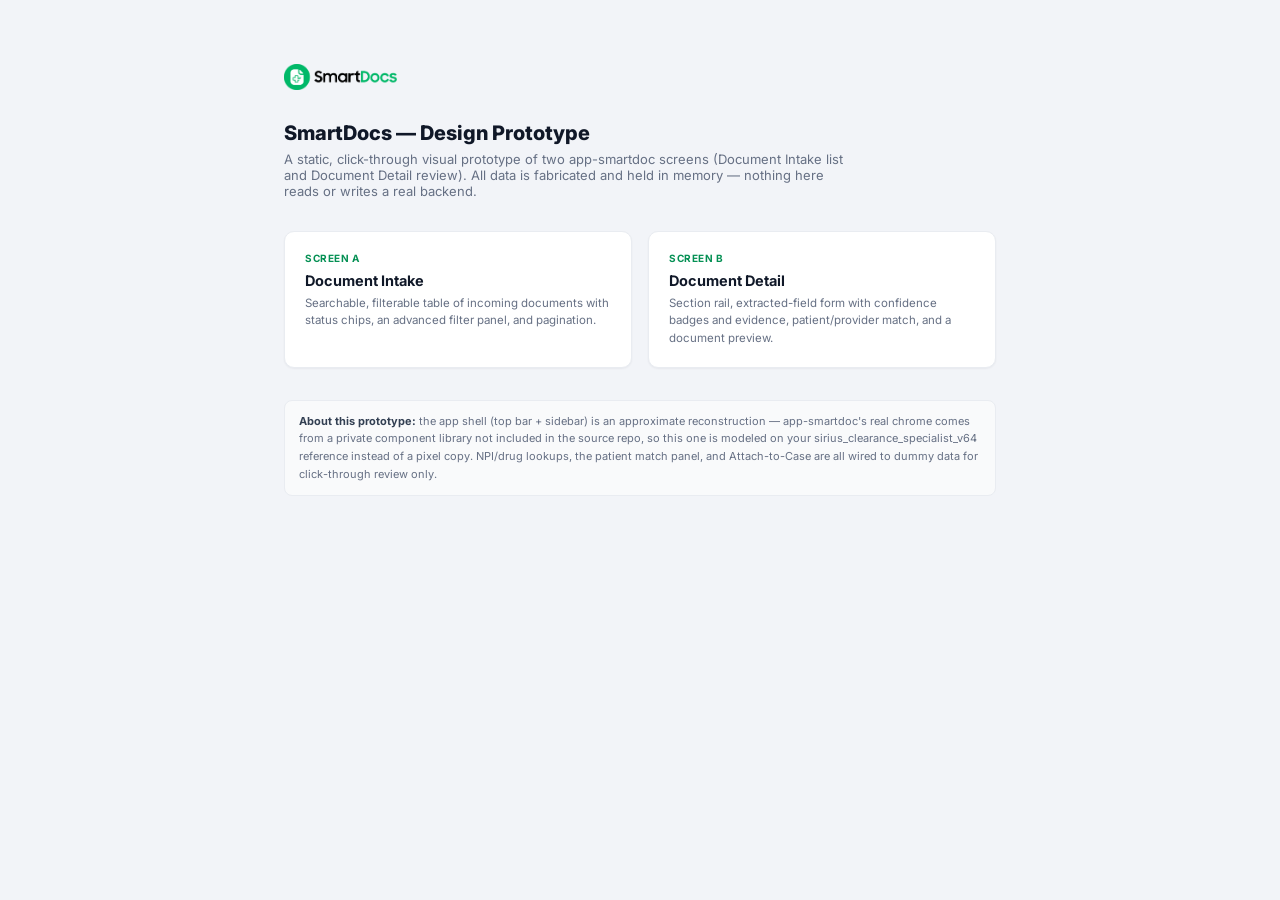
==== index.html @ 0e1e98d2 "Initial commit: SmartDocs design prototype Static HTML/CSS/JS design prototype replicating Document " ====
<!DOCTYPE html>
<html lang="en">
<head>
<meta charset="UTF-8" />
<meta name="viewport" content="width=device-width, initial-scale=1.0" />
<title>SmartDocs by EsperHealth — Design Prototype</title>
<link rel="preconnect" href="https://fonts.googleapis.com" />
<link rel="preconnect" href="https://fonts.gstatic.com" crossorigin />
<link href="https://fonts.googleapis.com/css2?family=Inter:wght@400;500;600;700;800&display=swap" rel="stylesheet" />
<link rel="stylesheet" href="css/tokens.css" />
<style>
  body { overflow: auto; }
  .landing { max-width: 760px; margin: 0 auto; padding: 64px 24px; }
  .landing img.logo { height: 26px; margin-bottom: 28px; }
  .landing h1 { font-size: 20px; font-weight: 800; color: var(--t1); margin-bottom: 6px; }
  .landing p.lead { color: var(--t3); font-size: 13px; margin-bottom: 32px; max-width: 560px; }
  .cards { display: grid; grid-template-columns: 1fr 1fr; gap: 16px; }
  .card {
    display: block; text-decoration: none; border: 1px solid var(--border-lt); border-radius: 10px;
    background: var(--card); padding: 20px; box-shadow: var(--shadow-xs); transition: border-color .12s ease, box-shadow .12s ease;
  }
  .card:hover { border-color: var(--teal); box-shadow: var(--shadow-md); }
  .card .kicker { font-size: 10px; font-weight: 700; letter-spacing: .06em; text-transform: uppercase; color: var(--teal); margin-bottom: 8px; }
  .card h2 { font-size: 14.5px; font-weight: 700; color: var(--t1); margin-bottom: 6px; }
  .card p { font-size: 11.5px; color: var(--t3); line-height: 1.5; }
  .note { margin-top: 32px; padding: 12px 14px; border-radius: 8px; background: var(--chrome); border: 1px solid var(--border-lt); font-size: 11px; color: var(--t3); line-height: 1.6; }
  .note b { color: var(--t2); }
</style>
</head>
<body>
  <div class="landing">
    <img class="logo" src="assets/images/SmartDocs_logo.png" alt="SmartDocs" />
    <h1>SmartDocs — Design Prototype</h1>
    <p class="lead">A static, click-through visual prototype of two app-smartdoc screens (Document Intake list and Document Detail review). All data is fabricated and held in memory — nothing here reads or writes a real backend.</p>
    <div class="cards">
      <a class="card" href="intake-requests.html">
        <div class="kicker">Screen A</div>
        <h2>Document Intake</h2>
        <p>Searchable, filterable table of incoming documents with status chips, an advanced filter panel, and pagination.</p>
      </a>
      <a class="card" href="document-detail.html">
        <div class="kicker">Screen B</div>
        <h2>Document Detail</h2>
        <p>Section rail, extracted-field form with confidence badges and evidence, patient/provider match, and a document preview.</p>
      </a>
    </div>
    <div class="note">
      <b>About this prototype:</b> the app shell (top bar + sidebar) is an approximate reconstruction — app-smartdoc's real chrome comes from a private component library not included in the source repo, so this one is modeled on your sirius_clearance_specialist_v64 reference instead of a pixel copy. NPI/drug lookups, the patient match panel, and Attach-to-Case are all wired to dummy data for click-through review only.
    </div>
  </div>
</body>
</html>
---- css/tokens.css ----
/* Shared design tokens — lifted from app-smartdoc's own component styles
   (dynamic-table.component.scss, document-detail.component.scss) and kept
   consistent with the sirius_clearance_specialist_v64.html reference shell,
   which uses the same Esper brand ramp. */
:root {
  --teal: #059054;
  --teal-dark: #0a7145;
  --teal-light: #0add81;
  --teal-pale: #d7ffee;
  --teal-faint: #eefff6;
  --green: #01b969;

  --bg: #f2f4f8;
  --card: #ffffff;
  --border: #d0d5dd;
  --border-lt: #e9ecf1;
  --row-line: #f2f4f8;
  --t1: #101828;
  --t2: #334053;
  --t3: #667084;
  --t4: #98a2b3;
  --ink: #0b101a;
  --ink2: #182230;

  --ok: #059054;
  --ok-bg: #d7ffee;
  --ok-tx: #0b5c3b;
  --warn: #d97706;
  --warn-bg: #fef3c7;
  --warn-tx: #92400e;
  --err: #dc2626;
  --err-bg: #fee2e2;
  --err-tx: #991b1b;
  --chrome: #f9fafb;

  --shadow-xs: 0 1px 2px rgba(16, 24, 40, 0.05);
  --shadow-sm: 0 1px 3px rgba(16, 24, 40, 0.08), 0 1px 2px rgba(16, 24, 40, 0.04);
  --shadow-md: 0 4px 12px rgba(16, 24, 40, 0.08);
  --ring: 0 0 0 3px rgba(5, 144, 84, 0.12);
}

* { margin: 0; padding: 0; box-sizing: border-box; }
html, body { height: 100%; }
body {
  font-family: "Inter", system-ui, sans-serif;
  font-size: 12px;
  color: var(--t1);
  background: var(--bg);
  overflow: hidden;
  -webkit-font-smoothing: antialiased;
}
button { font-family: inherit; cursor: pointer; }
input, select, textarea { font-family: inherit; }
input:focus, select:focus, textarea:focus {
  outline: none;
  border-color: var(--teal) !important;
  box-shadow: var(--ring);
}
button:focus-visible { outline: none; box-shadow: 0 0 0 3px rgba(5, 144, 84, 0.18); }

::-webkit-scrollbar { width: 10px; height: 10px; }
::-webkit-scrollbar-thumb { background: #c4ccd3; border-radius: 5px; border: 2px solid #fff; }
::-webkit-scrollbar-track { background: transparent; }

/* Generic small building blocks reused across both screens */
.btn {
  height: 30px;
  border: 1px solid var(--border);
  border-radius: 6px;
  background: #ffffff;
  color: var(--t2);
  padding: 0 12px;
  font-size: 12px;
  font-weight: 600;
  cursor: pointer;
  display: inline-flex;
  align-items: center;
  gap: 6px;
  box-shadow: var(--shadow-xs);
}
.btn:hover { background: var(--chrome); color: var(--t1); }
.btn:disabled { cursor: not-allowed; opacity: 0.72; }
.btn.primary { border-color: var(--teal); background: var(--teal); color: #fff; }
.btn.primary:hover { border-color: var(--teal-dark); background: var(--teal-dark); }
.btn.primary:disabled { border-color: var(--border); background: var(--border-lt); color: var(--t4); }
.btn.danger { border-color: #f3b4b4; color: var(--err); }
.btn.danger:hover { background: #fef5f5; }
.btn.danger:disabled { border-color: var(--border-lt); background: var(--chrome); color: var(--t4); opacity: 1; }
.btn.outline-primary { border-color: var(--teal); background: #fff; color: var(--teal); }
.btn.outline-primary:hover { background: var(--teal-faint); }
.btn.xs { height: 26px; font-size: 11px; padding: 0 9px; }

.ui-badge {
  display: inline-flex;
  align-items: center;
  gap: 6px;
  flex: none;
  height: 22px;
  padding: 0 10px;
  border: 1px solid transparent;
  border-radius: 9999px;
  font-size: 12px;
  font-weight: 500;
  white-space: nowrap;
}
.ui-badge .dot { width: 7px; height: 7px; flex: none; border-radius: 50%; background: #17b26a; }
.ui-badge.theme-gray { color: #334053; background: #f9fafb; border-color: #e9ecf1; }
.ui-badge.theme-blue { color: #175cd3; background: #eff8ff; border-color: #b2ddff; }
.ui-badge.theme-success { color: #067647; background: #ecfdf3; border-color: #abefc6; }
.ui-badge.theme-error { color: #b42318; background: #fef3f2; border-color: #fecdca; }
.ui-badge.theme-warning { color: #b54708; background: #fffaeb; border-color: #fedf89; }
.ui-badge.theme-orange { color: #b93815; background: #fef6ee; border-color: #f9dbaf; }

/* Toast (dummy save/submit/reject feedback) */
.toast-stack {
  position: fixed;
  right: 16px;
  bottom: 16px;
  z-index: 4000;
  display: flex;
  flex-direction: column;
  gap: 8px;
}
.toast {
  min-width: 220px;
  max-width: 340px;
  padding: 10px 14px;
  border-radius: 8px;
  background: #101828;
  color: #fff;
  font-size: 12px;
  font-weight: 500;
  box-shadow: var(--shadow-md);
  animation: toast-in 0.18s ease;
}
@keyframes toast-in { from { opacity: 0; transform: translateY(6px); } to { opacity: 1; transform: none; } }

/* Claimed-document indicator — a small icon + red dot inline with the
   document name in the Document Intake queue, with the claimant's name
   surfaced on hover via the shared [data-tip] tooltip pattern. Replaces the
   former dedicated "Claimed By" column. */
.doc-claim-indicator { position: relative; display: inline-flex; flex: none; align-items: center; margin-left: 7px; color: var(--t4); vertical-align: middle; }

/* Fixed-position tooltip (see initFixedTooltips in shell.js) — same look as
   the CSS-only [data-tip] tooltip, for elements clipped by an overflow:hidden
   ancestor where the pseudo-element approach can't escape the clip. */
.fixed-tooltip {
  position: fixed; z-index: 1200; background: var(--ink2); color: #fff; font-size: 10px; font-weight: 600;
  padding: 4px 8px; border-radius: 4px; white-space: nowrap; pointer-events: none; box-shadow: 0 4px 12px rgba(0,0,0,.25);
}
.doc-claim-dot { position: absolute; top: -2px; right: -3px; width: 7px; height: 7px; border-radius: 50%; background: var(--err); border: 1.5px solid #fff; }
tr.row-claimed { background: var(--teal-faint); }
tr.row-claimed:hover { background: var(--teal-pale); }
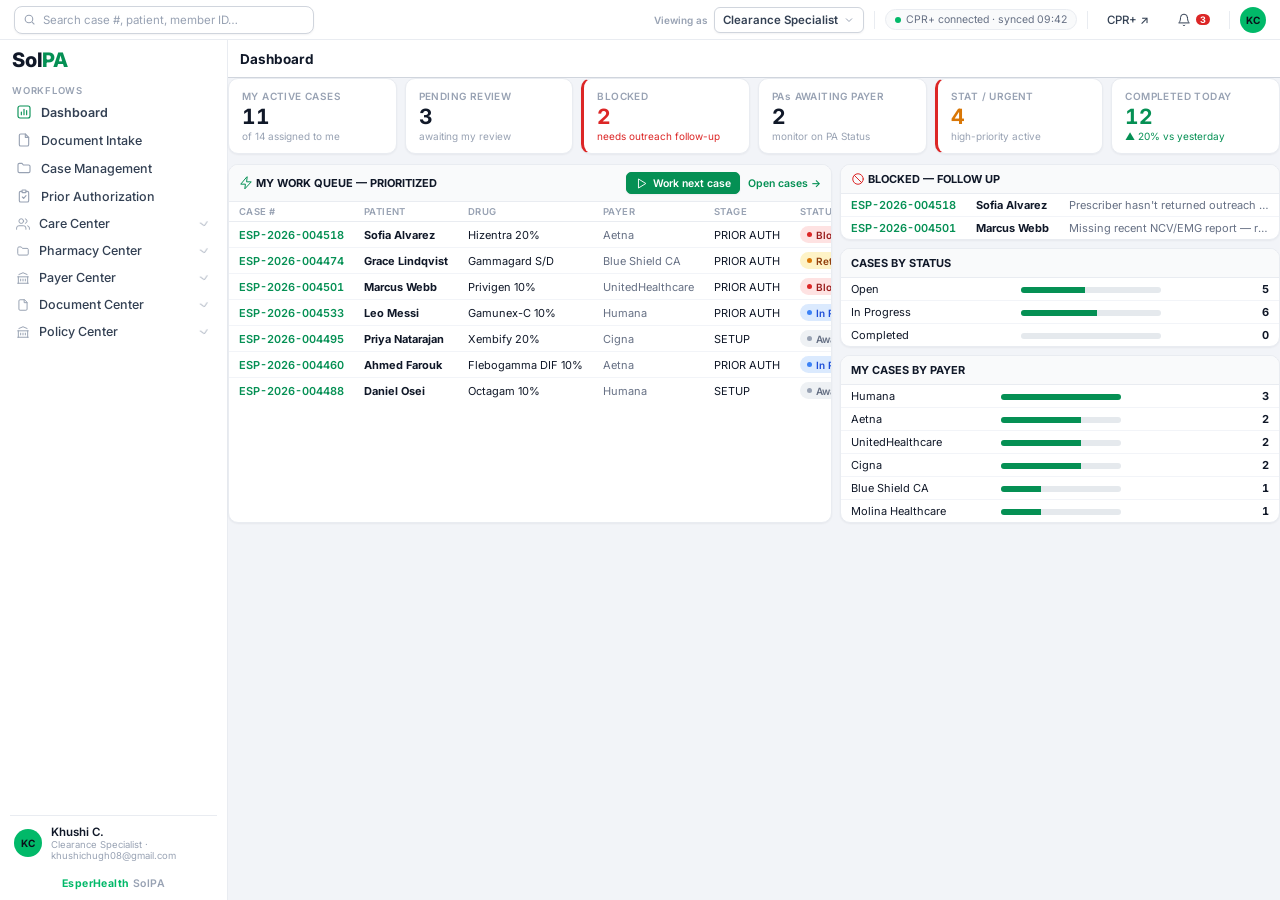
==== commit 1a24526d: "Rebrand to SolPA, land on dashboard, add standalone Contacts page - index.html now redirects straigh" ====
--- a/index.html
+++ b/index.html
@@ -2,51 +2,10 @@
 <html lang="en">
 <head>
 <meta charset="UTF-8" />
-<meta name="viewport" content="width=device-width, initial-scale=1.0" />
-<title>SmartDocs by EsperHealth — Design Prototype</title>
-<link rel="preconnect" href="https://fonts.googleapis.com" />
-<link rel="preconnect" href="https://fonts.gstatic.com" crossorigin />
-<link href="https://fonts.googleapis.com/css2?family=Inter:wght@400;500;600;700;800&display=swap" rel="stylesheet" />
-<link rel="stylesheet" href="css/tokens.css" />
-<style>
-  body { overflow: auto; }
-  .landing { max-width: 760px; margin: 0 auto; padding: 64px 24px; }
-  .landing img.logo { height: 26px; margin-bottom: 28px; }
-  .landing h1 { font-size: 20px; font-weight: 800; color: var(--t1); margin-bottom: 6px; }
-  .landing p.lead { color: var(--t3); font-size: 13px; margin-bottom: 32px; max-width: 560px; }
-  .cards { display: grid; grid-template-columns: 1fr 1fr; gap: 16px; }
-  .card {
-    display: block; text-decoration: none; border: 1px solid var(--border-lt); border-radius: 10px;
-    background: var(--card); padding: 20px; box-shadow: var(--shadow-xs); transition: border-color .12s ease, box-shadow .12s ease;
-  }
-  .card:hover { border-color: var(--teal); box-shadow: var(--shadow-md); }
-  .card .kicker { font-size: 10px; font-weight: 700; letter-spacing: .06em; text-transform: uppercase; color: var(--teal); margin-bottom: 8px; }
-  .card h2 { font-size: 14.5px; font-weight: 700; color: var(--t1); margin-bottom: 6px; }
-  .card p { font-size: 11.5px; color: var(--t3); line-height: 1.5; }
-  .note { margin-top: 32px; padding: 12px 14px; border-radius: 8px; background: var(--chrome); border: 1px solid var(--border-lt); font-size: 11px; color: var(--t3); line-height: 1.6; }
-  .note b { color: var(--t2); }
-</style>
+<meta http-equiv="refresh" content="0; url=modules/dashboard/dashboard.html" />
+<title>SolPA</title>
 </head>
 <body>
-  <div class="landing">
-    <img class="logo" src="assets/images/SmartDocs_logo.png" alt="SmartDocs" />
-    <h1>SmartDocs — Design Prototype</h1>
-    <p class="lead">A static, click-through visual prototype of two app-smartdoc screens (Document Intake list and Document Detail review). All data is fabricated and held in memory — nothing here reads or writes a real backend.</p>
-    <div class="cards">
-      <a class="card" href="intake-requests.html">
-        <div class="kicker">Screen A</div>
-        <h2>Document Intake</h2>
-        <p>Searchable, filterable table of incoming documents with status chips, an advanced filter panel, and pagination.</p>
-      </a>
-      <a class="card" href="document-detail.html">
-        <div class="kicker">Screen B</div>
-        <h2>Document Detail</h2>
-        <p>Section rail, extracted-field form with confidence badges and evidence, patient/provider match, and a document preview.</p>
-      </a>
-    </div>
-    <div class="note">
-      <b>About this prototype:</b> the app shell (top bar + sidebar) is an approximate reconstruction — app-smartdoc's real chrome comes from a private component library not included in the source repo, so this one is modeled on your sirius_clearance_specialist_v64 reference instead of a pixel copy. NPI/drug lookups, the patient match panel, and Attach-to-Case are all wired to dummy data for click-through review only.
-    </div>
-  </div>
+  <p>Redirecting to <a href="modules/dashboard/dashboard.html">the dashboard</a>…</p>
 </body>
 </html>
